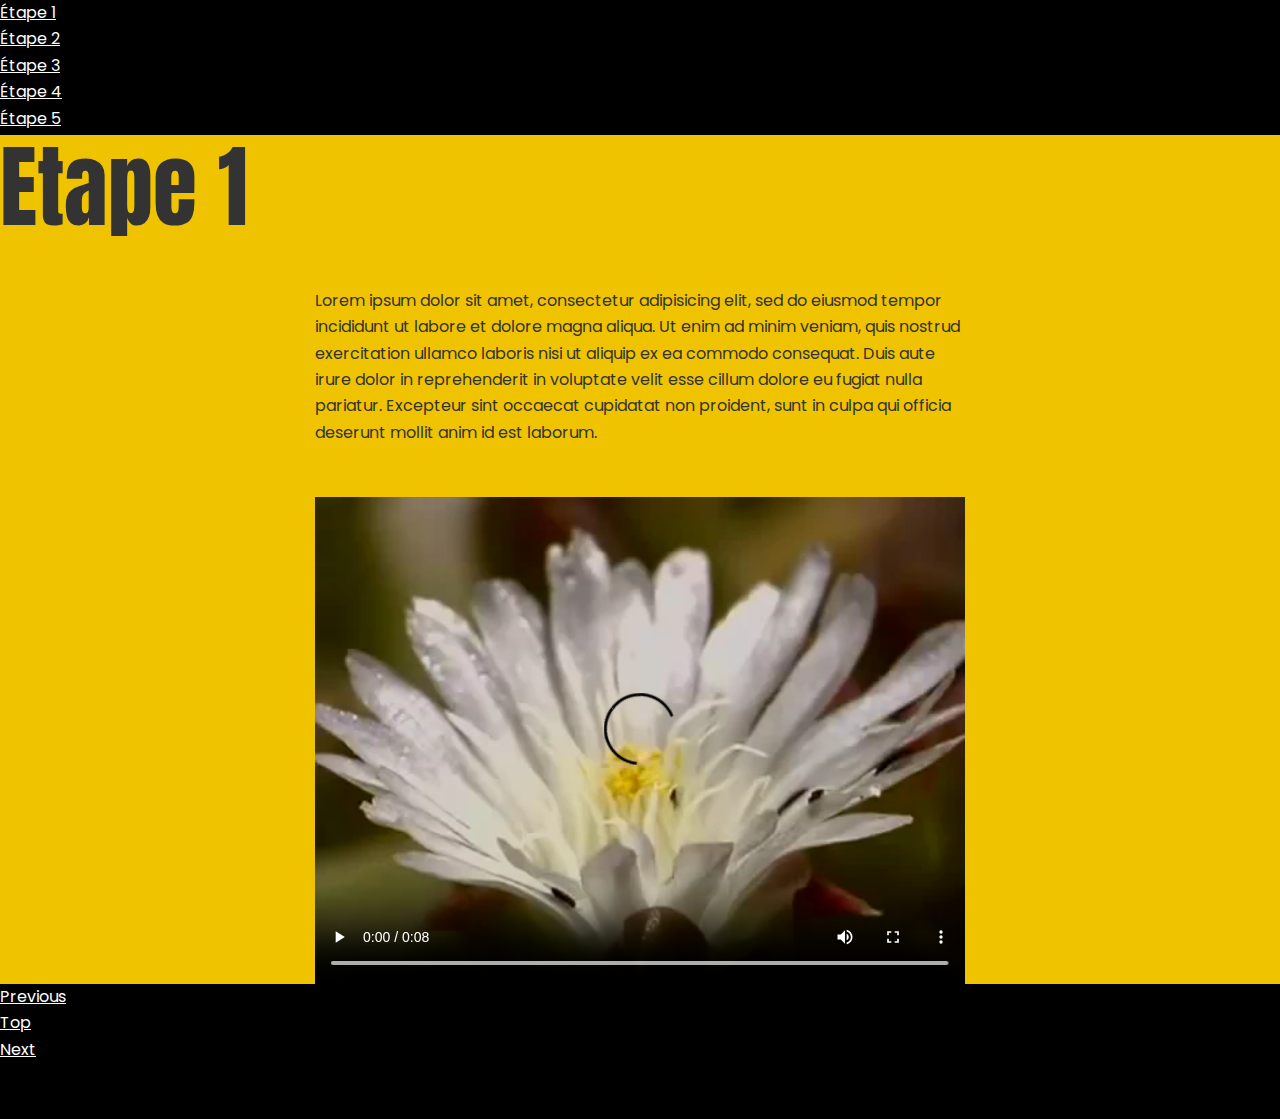
==== etape1.html @ 5011d128 "First commit" ====
<!DOCTYPE html>
<html lang=fr dir="ltr">
  <head>
    <meta charset="utf-8">
    <title>BEES</title>
    <link rel="stylesheet" href="css/reset.css">
    <link rel="stylesheet" href="css/typo.css">
    <link rel="stylesheet" href="css/master.css">
  </head>
  <body>

    <header>
      <nav>
        <ul>
          <li><a href="etape1.html">Étape 1</a></li>
          <li><a href="etape2.html">Étape 2</a></li>
          <li><a href="etape3.html">Étape 3</a></li>
          <li><a href="etape4.html">Étape 4</a></li>
          <li><a href="etape5.html">Étape 5</a></li>
        </ul>
      </nav>
    </header>

    <article class="main-content">
      <h1>Etape 1</h1>

      <div class="content text-right">

      <p>Lorem ipsum dolor sit amet, consectetur adipisicing elit, sed do eiusmod tempor incididunt ut labore et dolore magna aliqua.
        Ut enim ad minim veniam, quis nostrud exercitation ullamco laboris nisi ut aliquip ex ea commodo consequat.
        Duis aute irure dolor in reprehenderit in voluptate velit esse cillum dolore eu fugiat nulla pariatur.
        Excepteur sint occaecat cupidatat non proident, sunt in culpa qui officia deserunt mollit anim id est laborum.</p>
<video controls width="650">
  <source src="media/bee-video01.webm" type="video/webm">
  <source src="media/bee-video01.mp4" type="video/mp4">
    Sorry, your browser doesn't support embedded videos.
</video>

  </div>

    </article>
    <footer>
      <nav>
        <ul>
          <li><a href="index.html">Previous</a></li>
          <li><a href="index.html">Top</a></li>
          <li><a href="etape2.html">Next</a></li>
        </ul>
      </nav>

    </footer>

  </body>
</html>
---- css/typo.css ----
@import url('https://fonts.googleapis.com/css2?family=Anton&family=Poppins:ital,wght@0,300;0,400;1,300&display=swap');

html {font-size: 100%;} /*16px*/

body {
  background-color: white;
  font-family: 'Poppins', sans-serif;
  font-weight: 400;
  line-height: 1.65;
  color: #333;
}

p {margin-bottom: 1.15rem;}

h1, h2, h3, h4, h5 {
  margin: 2.75rem 0 1.05rem;
  font-family: 'Anton', sans-serif;
  font-weight: 400;
  line-height: 1.15;
}

h1 {
  margin-top: 0;
  font-size: 5.653em;
}

h2 {font-size: 3.998em;}

h3 {font-size: 2.827em;}

h4 {font-size: 1.999em;}

h5 {font-size: 1.414em;}

small, .text_small {font-size: 0.707em;}
---- css/master.css ----
body{
  background-color: #F0C300;
  display: flex;
  flex-direction: column;
  justify-content: space-between;
}

header, footer{
  background-color: #000;
  min-height: 15vh;
}

article{
  min-height: 70vh;
}

nav a {
  color: #FFF;
}

.content {
  display: flex;
  flex-direction: row-reverse;
  justify-content: space-around;
  flex-wrap: wrap;
}

.content video {
  display: block;
  flex-basis: 650px;
}

.content p {
  flex-basis: 650px;
  padding: 2em;
}
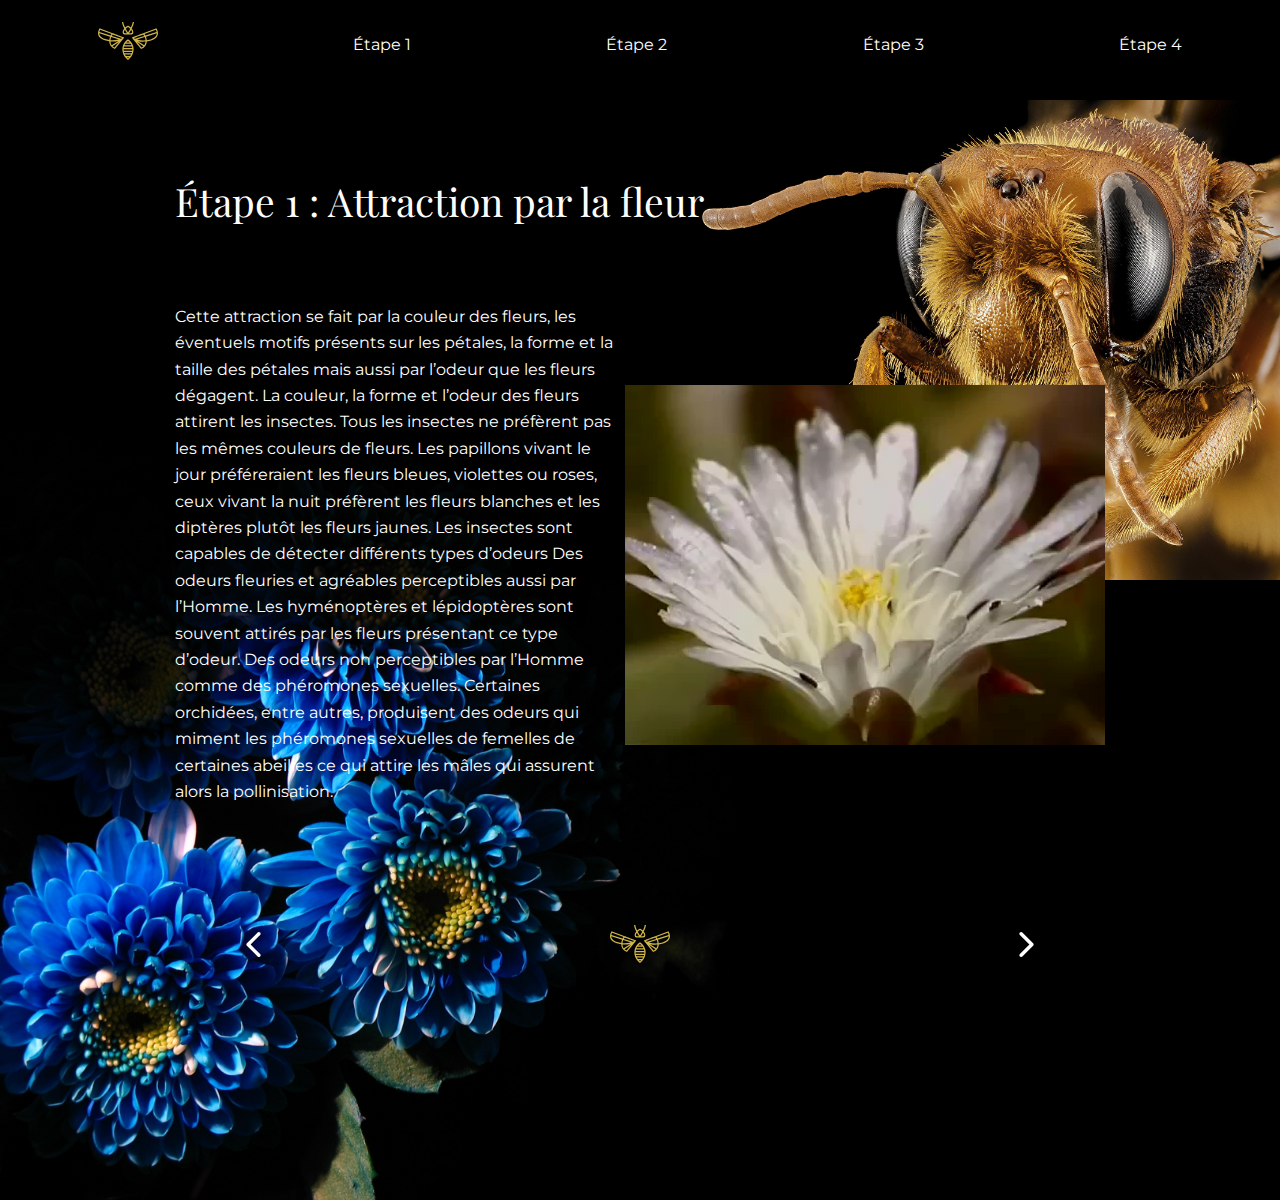
==== commit 67a0e0e5: "2nd commit" ====
--- a/etape1.html
+++ b/etape1.html
@@ -10,44 +10,44 @@
   <body>
 
     <header>
-      <nav>
-        <ul>
+      <nav id="main-menu">
+        <ul class="menu">
+          <li><a class="menu-toggle" href="index.html"><img class="logo" src="img/abeille1.svg" onmouseover="this.src='img/abeille2.svg'" onmouseout="this.src='img/abeille1.svg'"/></a></li>
           <li><a href="etape1.html">Étape 1</a></li>
           <li><a href="etape2.html">Étape 2</a></li>
           <li><a href="etape3.html">Étape 3</a></li>
           <li><a href="etape4.html">Étape 4</a></li>
-          <li><a href="etape5.html">Étape 5</a></li>
         </ul>
       </nav>
     </header>
 
-    <article class="main-content">
-      <h1>Etape 1</h1>
+    <section class="main-content">
+      <h3>Étape 1 : Attraction par la fleur</h3>
+      <div class="content text-right">
+        <video autoplay width="650px">
+          <source src="media/bee-video01.webm" type="video/webm">
+          <source src="media/bee-video01.mp4" type="video/mp4">
+            Sorry, your browser doesn't support embedded videos.
+        </video>
+        <img id="photo3" src="img/abeille.jpg" alt="Ceci est une abeille">
+        <p>Cette attraction se fait par la couleur des fleurs, les éventuels motifs présents sur les pétales, la forme et la taille des pétales mais aussi par l’odeur que les fleurs dégagent.
+        La couleur, la forme et l’odeur des fleurs attirent les insectes. Tous les insectes ne préfèrent pas les mêmes couleurs de fleurs. Les papillons vivant le jour préféreraient les fleurs bleues, violettes ou roses, ceux vivant la nuit préfèrent les fleurs blanches et les diptères plutôt les fleurs jaunes.
+        Les insectes sont capables de détecter différents types d’odeurs
+        Des odeurs fleuries et agréables perceptibles aussi par l’Homme. Les hyménoptères et lépidoptères sont souvent attirés par les fleurs présentant ce type d’odeur.
+        Des odeurs non perceptibles par l’Homme comme des phéromones sexuelles. Certaines orchidées, entre autres, produisent des odeurs qui miment les phéromones sexuelles de femelles de certaines abeilles ce qui attire les mâles qui assurent alors la pollinisation.</p>
+      </div>
+      <img id="photo4" src="img/fleur_fond2.jpg" alt="Ceci est une fleur">
+</section>
 
-      <div class="content text-right">
 
-      <p>Lorem ipsum dolor sit amet, consectetur adipisicing elit, sed do eiusmod tempor incididunt ut labore et dolore magna aliqua.
-        Ut enim ad minim veniam, quis nostrud exercitation ullamco laboris nisi ut aliquip ex ea commodo consequat.
-        Duis aute irure dolor in reprehenderit in voluptate velit esse cillum dolore eu fugiat nulla pariatur.
-        Excepteur sint occaecat cupidatat non proident, sunt in culpa qui officia deserunt mollit anim id est laborum.</p>
-<video controls width="650">
-  <source src="media/bee-video01.webm" type="video/webm">
-  <source src="media/bee-video01.mp4" type="video/mp4">
-    Sorry, your browser doesn't support embedded videos.
-</video>
-
-  </div>
-
-    </article>
     <footer>
       <nav>
-        <ul>
-          <li><a href="index.html">Previous</a></li>
-          <li><a href="index.html">Top</a></li>
-          <li><a href="etape2.html">Next</a></li>
+        <ul class="menu2">
+          <li><a class="fleche" href="index.html"><img src="img/arrow-blanche2.svg" onmouseover="this.src='img/arrow-jaune2.svg'" onmouseout="this.src='img/arrow-blanche2.svg'"/></a></li>
+          <li><a href="etape1.html"><img class="logo" src="img/abeille1.svg" onmouseover="this.src='img/abeille2.svg'" onmouseout="this.src='img/abeille1.svg'"/></a></li>
+          <li><a class="fleche" href="etape2.html"><img src="img/arrow-blanche.svg" onmouseover="this.src='img/arrow-jaune.svg'" onmouseout="this.src='img/arrow-blanche.svg'"/></a></li>
         </ul>
       </nav>
-
     </footer>
 
   </body>
--- a/css/typo.css
+++ b/css/typo.css
@@ -1,10 +1,10 @@
-@import url('https://fonts.googleapis.com/css2?family=Anton&family=Poppins:ital,wght@0,300;0,400;1,300&display=swap');
+@import url('https://fonts.googleapis.com/css2?family=Montserrat:ital,wght@0,100;0,200;0,300;0,400;0,500;0,600;0,700;0,800;0,900;1,100;1,200;1,300;1,400;1,500;1,600;1,700;1,800;1,900&family=Mrs+Saint+Delafield&family=Playfair+Display:ital,wght@0,400;0,500;0,600;0,700;0,800;0,900;1,400;1,500;1,600;1,700;1,800;1,900&display=swap');
 
 html {font-size: 100%;} /*16px*/
 
 body {
   background-color: white;
-  font-family: 'Poppins', sans-serif;
+  font-family: 'Montserrat', sans-serif;
   font-weight: 400;
   line-height: 1.65;
   color: #333;
@@ -12,24 +12,49 @@
 
 p {margin-bottom: 1.15rem;}
 
-h1, h2, h3, h4, h5 {
+h3, h5 {
   margin: 2.75rem 0 1.05rem;
-  font-family: 'Anton', sans-serif;
-  font-weight: 400;
+  font-family: 'Playfair Display', serif;
+  font-weight: 300;
   line-height: 1.15;
 }
 
 h1 {
   margin-top: 0;
-  font-size: 5.653em;
+  font-size: 3.052em;
 }
 
-h2 {font-size: 3.998em;}
+h4 {
+  margin: 1.5rem 0 1.05rem;
+  font-style: italic;
+  font-family: 'Playfair Display', serif;
+  font-weight: 500;
+  line-height: 1.15;
+}
 
-h3 {font-size: 2.827em;}
+#titreprincipal {
+  font-family: 'Montserrat', sans-serif;
+  letter-spacing: 5px;
+  font-size: 60px;
+  font-weight: 400;
+}
 
-h4 {font-size: 1.999em;}
+h2 {font-size: 2.441em;}
 
-h5 {font-size: 1.414em;}
+h3 {
+  font-size: 2.441em;
+  font-weight: 300;
+}
 
-small, .text_small {font-size: 0.707em;}
+h4 {font-size: 3em;}
+
+h5 {font-size: 1.25em;}
+
+small, .text_small {font-size: 0.8em;}
+
+#soustitre {
+  color: #3A3A3A;
+  font-family: 'Mrs Saint Delafield', cursive;
+  font-size: 150px;
+  font-weight: 100;
+}
--- a/css/master.css
+++ b/css/master.css
@@ -1,36 +1,223 @@
 body{
-  background-color: #F0C300;
+  background-color: #000000;
   display: flex;
   flex-direction: column;
   justify-content: space-between;
 }
 
-header, footer{
-  background-color: #000;
-  min-height: 15vh;
-}
-
-article{
-  min-height: 70vh;
-}
-
 nav a {
+  font-family: 'Montserrat', serif;
+  text-decoration: none;
+  color : #FFFF;
+  transition: 0.5s all ease-out;
+}
+
+a:hover {
+  color: #d1b74a;
+  font-size: 1.2em;
+}
+
+img.logo {
+  width: 60px;
+  min-width: 3px;
+}
+
+.menu{
+  display: flex;
+  position: fixed;
+  align-items: center;
+  justify-content: space-around;
+  padding-top: 15px;
+  min-width: 100%;
+  height: 60px;
+  background-color: black;
+  z-index: 99;
+}
+
+.section1 {
+  position: relative;
+  padding-bottom: 100px;
+}
+
+#photo1 {
+  max-width: 800px;
+  z-index: -99;
+  position: absolute;
+  top: 0px;
+  right: -150px;
+}
+
+.contenu {
+  position: relative;
+}
+
+h1 {
+  text-align: left;
+  padding: 200px 300px 300px 200px;
+  color : #FFFF;
+  position: absolute;
+  z-index: 1;
+}
+
+#soustitre {
+  padding: 180px 200px 0px 230px;
+}
+
+h3 {
+  margin-bottom: 30px;
   color: #FFF;
 }
 
-.content {
-  display: flex;
-  flex-direction: row-reverse;
+p {
+  margin-bottom: 20px;
+  color: #FFFF;
+}
+
+#section2 {
+  max-width: 1200px;
+  margin: 0 auto;
+  display: flex;
   justify-content: space-around;
   flex-wrap: wrap;
 }
 
-.content video {
-  display: block;
-  flex-basis: 650px;
-}
-
-.content p {
-  flex-basis: 650px;
-  padding: 2em;
-}
+#photo2 {
+  width: 379px;
+  height: 627px;
+  object-fit: cover;
+  flex-basis: 379px;
+}
+
+#fleur {
+  position: absolute;
+  top: -50px;
+  z-index: -100;
+  max-width: 600px;
+  opacity : 0.5;
+  left: 300px;
+}
+
+.texte2 {
+  margin : 20px;
+}
+
+.texte2 p {
+  max-width: 500px;
+  flex-basis: 379px;
+}
+
+header, footer{
+  min-height: 15vh;
+}
+
+footer{
+  padding-top: 100px;
+  padding-bottom: 30px;
+}
+
+.menu2 {
+  bottom: 0;
+  bottom:20px;
+  width:100%;
+  display: flex;
+  justify-content: space-around;
+  text-align: center;
+  align-items: center;
+  }
+
+  .fleche img{
+    text-align: center;
+    width: 2.5%;
+    min-width: 25px;
+  }
+
+  h3 {
+    max-width: 1200px;
+    display: flex;
+    flex-wrap: wrap;
+  }
+
+  .main-content{
+    max-width: 1200px;
+    margin: 0 auto;
+  }
+
+  .content {
+    padding-top: 50px;
+    display: flex;
+    flex-wrap: wrap;
+    flex-direction: row-reverse;
+    justify-content: space-around;
+  }
+
+  .content video {
+    display: block;
+    flex-basis: 400px;
+  }
+
+  .content p {
+    display: block;
+    flex-basis: 450px;
+    top: 0;
+  }
+
+  .paragraphe {
+    display: block;
+    flex-basis: 450px;
+    top: 0;
+    padding-bottom: 400px;
+  }
+
+#photo3 {
+  position: absolute;
+  top: 100px;
+  right: 0;
+  width: 60%;
+  object-fit: cover;
+  z-index: -200;
+}
+
+#photo4 {
+  position: absolute;
+  bottom: -300px;
+  left: 0;
+  max-width: 80%;
+  object-fit: cover;
+  z-index: -400;
+}
+
+#photo5 {
+  object-fit: cover;
+  height: 700px;
+  width: 500px;
+  left: 50px;
+  top: -20px;
+}
+
+#photo6 {
+  object-fit: cover;
+  position: absolute;
+  top: 800px;
+  height: 400px;
+  width: 800px;
+  right: 400px;
+}
+
+#photo7 {
+  width: 100%;
+  margin: 0 auto;
+}
+
+.main-content2 {
+  max-width: 1000px;
+  margin: 0 auto;
+  background-image: (url(img/abeille5.jpg));
+}
+
+#gif1 {
+  left: 0;
+  top: 0;
+  object-fit: cover;
+  height: 500px;
+  width: 100%;
+}
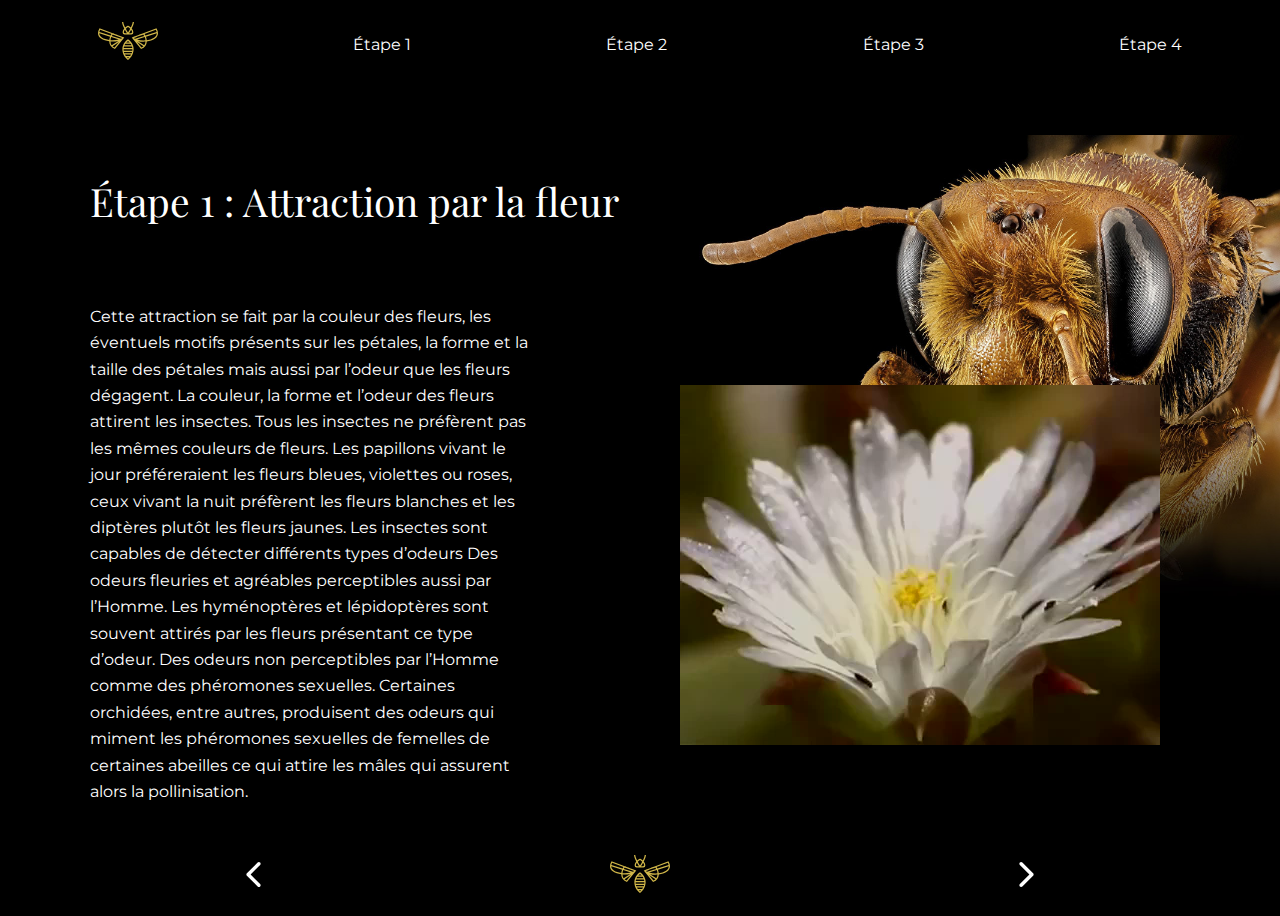
==== commit bf8a1067: "Media queries" ====
--- a/etape1.html
+++ b/etape1.html
@@ -21,24 +21,23 @@
       </nav>
     </header>
 
-    <section class="main-content">
-      <h3>Étape 1 : Attraction par la fleur</h3>
-      <div class="content text-right">
-        <video autoplay width="650px">
-          <source src="media/bee-video01.webm" type="video/webm">
-          <source src="media/bee-video01.mp4" type="video/mp4">
-            Sorry, your browser doesn't support embedded videos.
-        </video>
-        <img id="photo3" src="img/abeille.jpg" alt="Ceci est une abeille">
-        <p>Cette attraction se fait par la couleur des fleurs, les éventuels motifs présents sur les pétales, la forme et la taille des pétales mais aussi par l’odeur que les fleurs dégagent.
-        La couleur, la forme et l’odeur des fleurs attirent les insectes. Tous les insectes ne préfèrent pas les mêmes couleurs de fleurs. Les papillons vivant le jour préféreraient les fleurs bleues, violettes ou roses, ceux vivant la nuit préfèrent les fleurs blanches et les diptères plutôt les fleurs jaunes.
-        Les insectes sont capables de détecter différents types d’odeurs
-        Des odeurs fleuries et agréables perceptibles aussi par l’Homme. Les hyménoptères et lépidoptères sont souvent attirés par les fleurs présentant ce type d’odeur.
-        Des odeurs non perceptibles par l’Homme comme des phéromones sexuelles. Certaines orchidées, entre autres, produisent des odeurs qui miment les phéromones sexuelles de femelles de certaines abeilles ce qui attire les mâles qui assurent alors la pollinisation.</p>
-      </div>
-      <img id="photo4" src="img/fleur_fond2.jpg" alt="Ceci est une fleur">
-</section>
-
+    <section class="background1">
+      <section class="main-content">
+        <h3>Étape 1 : Attraction par la fleur</h3>
+        <div class="content text-right">
+          <video autoplay width="650px">
+            <source src="media/bee-video01.webm" type="video/webm">
+            <source src="media/bee-video01.mp4" type="video/mp4">
+              Sorry, your browser doesn't support embedded videos.
+          </video>
+          <p>Cette attraction se fait par la couleur des fleurs, les éventuels motifs présents sur les pétales, la forme et la taille des pétales mais aussi par l’odeur que les fleurs dégagent.
+          La couleur, la forme et l’odeur des fleurs attirent les insectes. Tous les insectes ne préfèrent pas les mêmes couleurs de fleurs. Les papillons vivant le jour préféreraient les fleurs bleues, violettes ou roses, ceux vivant la nuit préfèrent les fleurs blanches et les diptères plutôt les fleurs jaunes.
+          Les insectes sont capables de détecter différents types d’odeurs
+          Des odeurs fleuries et agréables perceptibles aussi par l’Homme. Les hyménoptères et lépidoptères sont souvent attirés par les fleurs présentant ce type d’odeur.
+          Des odeurs non perceptibles par l’Homme comme des phéromones sexuelles. Certaines orchidées, entre autres, produisent des odeurs qui miment les phéromones sexuelles de femelles de certaines abeilles ce qui attire les mâles qui assurent alors la pollinisation.</p>
+        </div>
+      </section>
+    </section>
 
     <footer>
       <nav>
--- a/css/typo.css
+++ b/css/typo.css
@@ -10,10 +10,13 @@
   color: #333;
 }
 
-p {margin-bottom: 1.15rem;}
+p {
+  margin-bottom: 20px;
+  color: #FFFF;
+}
 
 h3, h5 {
-  margin: 2.75rem 0 1.05rem;
+  margin: 2.75rem 0;
   font-family: 'Playfair Display', serif;
   font-weight: 300;
   line-height: 1.15;
@@ -21,11 +24,11 @@
 
 h1 {
   margin-top: 0;
-  font-size: 3.052em;
+  font-size: 4em;
 }
 
 h4 {
-  margin: 1.5rem 0 1.05rem;
+  margin: 0.5rem 0 1.05rem;
   font-style: italic;
   font-family: 'Playfair Display', serif;
   font-weight: 500;
@@ -44,6 +47,8 @@
 h3 {
   font-size: 2.441em;
   font-weight: 300;
+  margin-bottom: 30px;
+  color: #FFF;
 }
 
 h4 {font-size: 3em;}
--- a/css/master.css
+++ b/css/master.css
@@ -1,4 +1,4 @@
-body{
+body {
   background-color: #000000;
   display: flex;
   flex-direction: column;
@@ -8,7 +8,7 @@
 nav a {
   font-family: 'Montserrat', serif;
   text-decoration: none;
-  color : #FFFF;
+  color: #FFFF;
   transition: 0.5s all ease-out;
 }
 
@@ -22,7 +22,7 @@
   min-width: 3px;
 }
 
-.menu{
+.menu {
   display: flex;
   position: fixed;
   align-items: center;
@@ -34,190 +34,212 @@
   z-index: 99;
 }
 
-.section1 {
-  position: relative;
-  padding-bottom: 100px;
-}
-
-#photo1 {
-  max-width: 800px;
-  z-index: -99;
-  position: absolute;
-  top: 0px;
-  right: -150px;
-}
-
-.contenu {
-  position: relative;
-}
-
-h1 {
-  text-align: left;
-  padding: 200px 300px 300px 200px;
-  color : #FFFF;
-  position: absolute;
-  z-index: 1;
-}
-
-#soustitre {
-  padding: 180px 200px 0px 230px;
-}
-
-h3 {
-  margin-bottom: 30px;
-  color: #FFF;
-}
-
-p {
-  margin-bottom: 20px;
-  color: #FFFF;
-}
-
-#section2 {
-  max-width: 1200px;
-  margin: 0 auto;
-  display: flex;
-  justify-content: space-around;
-  flex-wrap: wrap;
-}
-
-#photo2 {
-  width: 379px;
-  height: 627px;
-  object-fit: cover;
-  flex-basis: 379px;
-}
-
-#fleur {
-  position: absolute;
-  top: -50px;
-  z-index: -100;
-  max-width: 600px;
-  opacity : 0.5;
-  left: 300px;
-}
-
-.texte2 {
-  margin : 20px;
-}
-
-.texte2 p {
-  max-width: 500px;
-  flex-basis: 379px;
-}
-
-header, footer{
+header {
   min-height: 15vh;
 }
 
-footer{
-  padding-top: 100px;
-  padding-bottom: 30px;
+footer {
+  padding-top: 30px;
+  padding-bottom: 15px;
 }
 
 .menu2 {
   bottom: 0;
-  bottom:20px;
-  width:100%;
+  bottom: 20px;
+  width: 100%;
   display: flex;
   justify-content: space-around;
   text-align: center;
   align-items: center;
-  }
-
-  .fleche img{
-    text-align: center;
-    width: 2.5%;
-    min-width: 25px;
-  }
-
-  h3 {
-    max-width: 1200px;
-    display: flex;
-    flex-wrap: wrap;
-  }
-
-  .main-content{
-    max-width: 1200px;
-    margin: 0 auto;
-  }
-
-  .content {
-    padding-top: 50px;
-    display: flex;
-    flex-wrap: wrap;
-    flex-direction: row-reverse;
-    justify-content: space-around;
-  }
-
-  .content video {
-    display: block;
-    flex-basis: 400px;
-  }
-
-  .content p {
-    display: block;
-    flex-basis: 450px;
-    top: 0;
-  }
-
-  .paragraphe {
-    display: block;
-    flex-basis: 450px;
-    top: 0;
-    padding-bottom: 400px;
-  }
+}
+
+.fleche img {
+  text-align: center;
+  width: 2.5%;
+  min-width: 25px;
+}
+
+.contenu {
+  position: relative;
+}
+
+.section1 {
+  background-image: url('img/abeille2.jpg');
+  background-position: right;
+  background-size: contain;
+  background-size: 40%;
+  background-repeat: no-repeat;
+  padding-bottom: 50px;
+}
+
+h1 {
+  text-align: left;
+  padding: 150px 400px 300px 50px;
+  color: #FFFF;
+  position: absolute;
+  z-index: 1;
+}
+
+#soustitre {
+  padding: 150px 200px 0px 230px;
+}
+
+.section2 {
+  background-image: url('img/fleur_fond.png');
+  background-size: 38%;
+  background-position: center;
+  background-repeat: no-repeat;
+  max-width: 1200px;
+  margin: 0 auto;
+  display: flex;
+  justify-content: space-around;
+  flex-wrap: wrap;
+}
+
+#photo1 {
+  max-width: 50%;
+}
+
+.texte1 p {
+  max-width: 500px;
+  flex-basis: 379px;
+}
+
+h3 {
+  max-width: 1200px;
+  display: flex;
+  flex-wrap: wrap;
+}
+
+.main-content {
+  max-width: 1100px;
+  margin: 0 auto;
+  padding: 0 30px 0 30px;
+}
+
+.background1 {
+  background-image: url('img/abeille.jpg');
+  background-position: top right;
+  background-repeat: no-repeat;
+  background-size: 60%;
+  z-index: -99;
+}
+
+.content {
+  padding-top: 50px;
+  display: flex;
+  flex-wrap: wrap;
+  flex-direction: row-reverse;
+  justify-content: space-between;
+}
+
+.content video {
+  display: block;
+  flex-basis: 400px;
+  padding: 30px;
+}
+
+.content p {
+  display: block;
+  flex-basis: 450px;
+  top: 0;
+}
+
+.paragraphe {
+  display: block;
+  flex-basis: 450px;
+  top: 0;
+}
+
+#photo2 {
+  width: 58%;
+  z-index: -99;
+}
+
 
 #photo3 {
-  position: absolute;
-  top: 100px;
-  right: 0;
-  width: 60%;
-  object-fit: cover;
-  z-index: -200;
-}
-
-#photo4 {
-  position: absolute;
-  bottom: -300px;
-  left: 0;
-  max-width: 80%;
-  object-fit: cover;
-  z-index: -400;
-}
-
-#photo5 {
-  object-fit: cover;
-  height: 700px;
-  width: 500px;
-  left: 50px;
-  top: -20px;
-}
-
-#photo6 {
-  object-fit: cover;
-  position: absolute;
-  top: 800px;
-  height: 400px;
-  width: 800px;
-  right: 400px;
-}
-
-#photo7 {
   width: 100%;
   margin: 0 auto;
 }
 
 .main-content2 {
-  max-width: 1000px;
-  margin: 0 auto;
-  background-image: (url(img/abeille5.jpg));
+  max-width: 900px;
+  margin: 0 auto;
+  padding: 0 30px 0 30px;
+}
+
+.background2 {
+  background-image: url('img/fleur_fond2.jpg');
+  opacity: 0.8;
 }
 
 #gif1 {
   left: 0;
   top: 0;
   object-fit: cover;
-  height: 500px;
+  height: 400px;
   width: 100%;
 }
+
+@media only screen and (max-width: 1200px) {
+   h1 {
+      font-size: 60px;
+      padding: 130px 300px 40px 100px;
+   }
+   #soustitre {
+     font-size: 130px;
+     padding: 120px 30px 0px 170px;
+   }
+
+}
+
+@media only screen and (max-width: 1000px) {
+   h1 {
+      font-size: 40px;
+      padding: 130px 300px 40px 100px;
+   }
+   #soustitre {
+     font-size: 100px;
+     padding: 120px 30px 0px 170px;
+   }
+   h3 {
+     font-size: 2.2em;
+   }
+   h4 {font-size: 2.7em;}
+}
+
+@media only screen and (max-width: 800px) {
+   h1 {
+      font-size: 35px;
+      padding: 90px 50px 40px 50px;
+   }
+   #soustitre {
+     font-size: 80px;
+     padding: 100px 70px 0px 70px;
+   }
+   p {
+     font-size: 14px;
+   }
+   h3 {
+     font-size: 2.3em;
+   }
+   h4 {font-size: 1.7em;}
+}
+
+@media only screen and (max-width: 600px) {
+   h1 {
+      font-size: 20px;
+      padding: 100px 50px 40px 30px;
+   }
+   #soustitre {
+     font-size: 50px;
+     padding: 100px 70px 0px 70px;
+   }
+   p {
+     font-size: 13px;
+   }
+   h3 {
+     font-size: 1.7em;
+   }
+   h4 {font-size: 2em;}
+}
